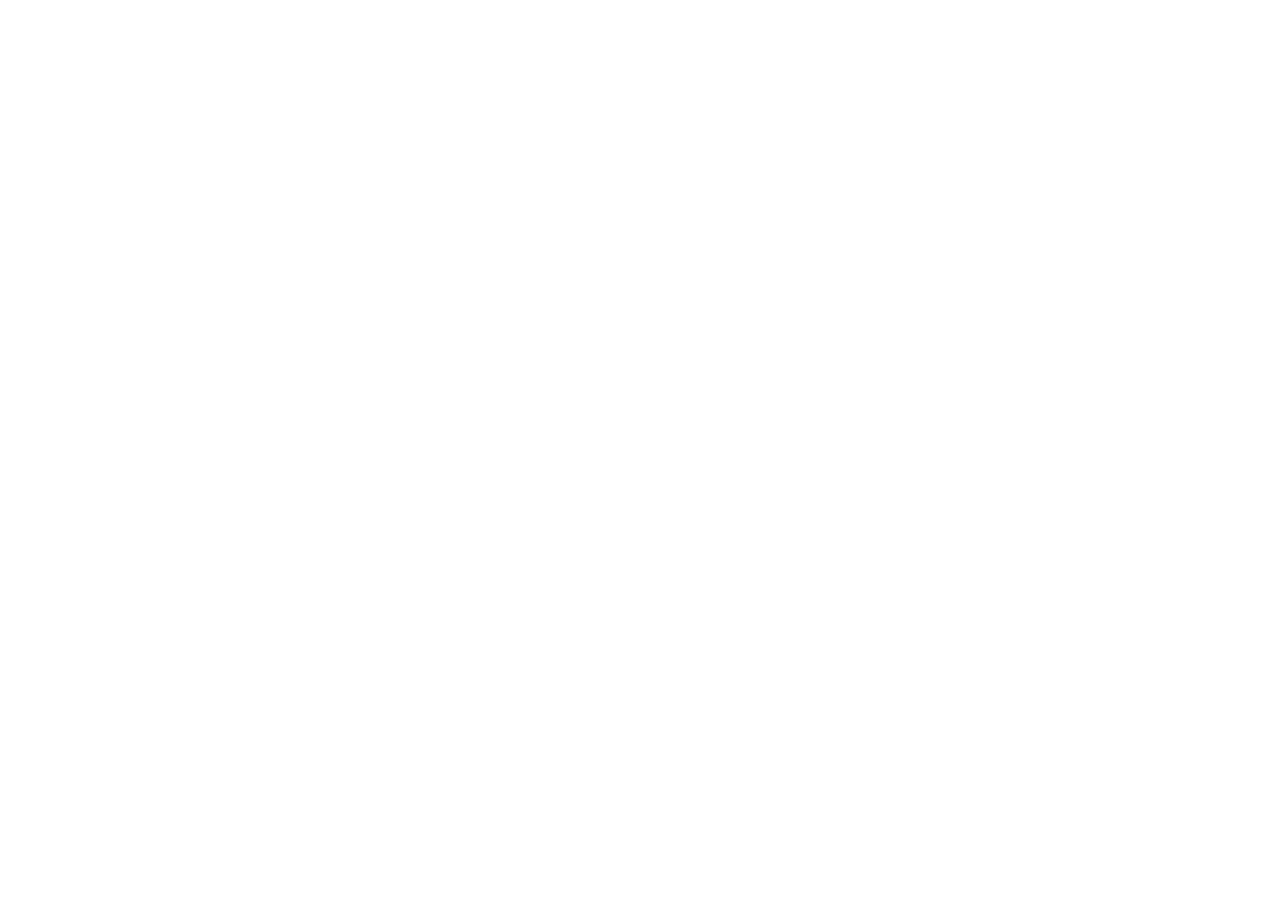
==== html/index.html @ eef77197 "Initialize repo" ====
<!DOCTYPE html>
<html lang="en">
<head>
  <meta charset="UTF-8">
  <meta name="viewport" content="width=device-width, initial-scale=1.0">
  <meta http-equiv="X-UA-Compatible" content="ie=edge">
  <title>Namelazz Website</title>
</head>
<body>

</body>
</html>
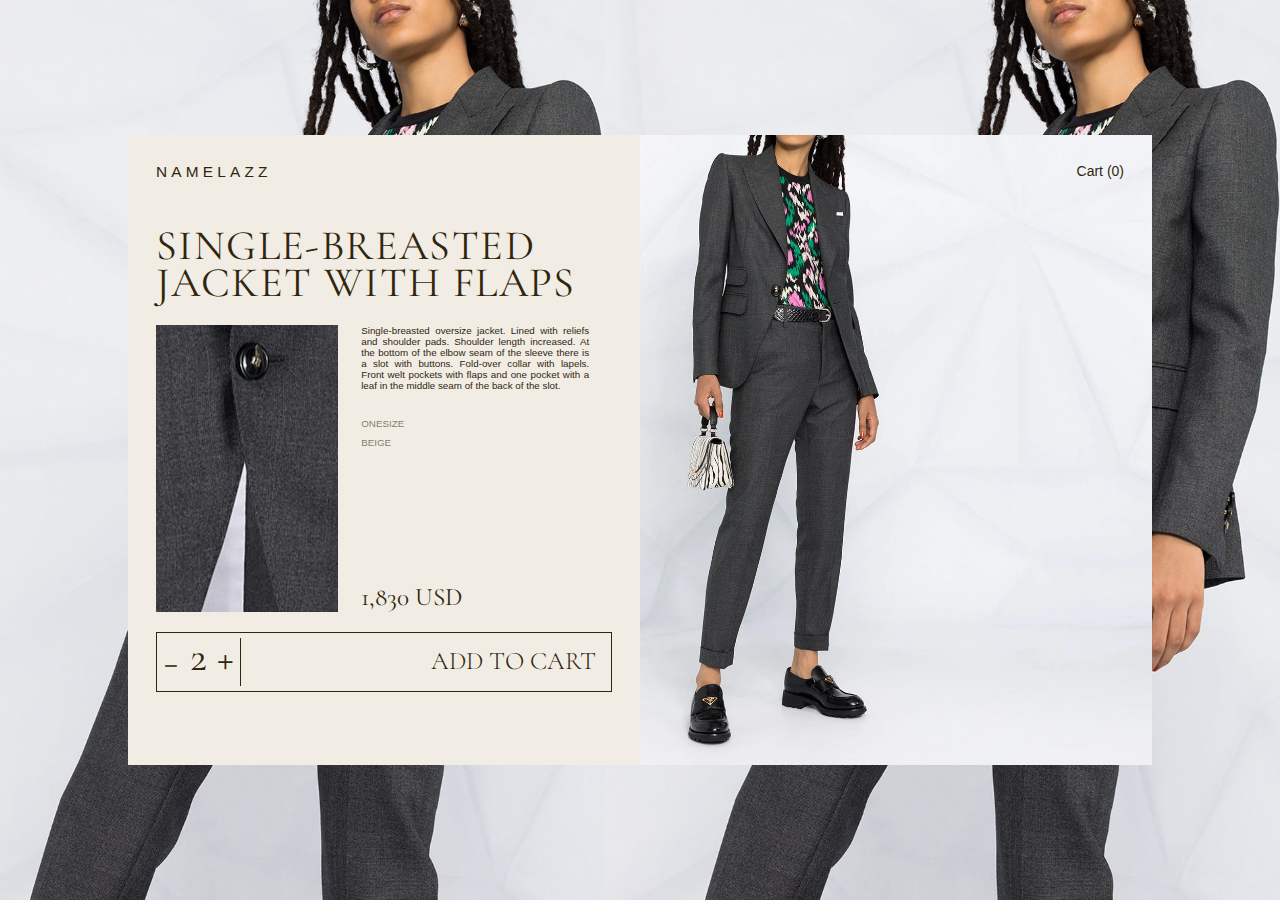
==== commit 0b202cfb: "Add final css" ====
--- a/html/index.html
+++ b/html/index.html
@@ -4,9 +4,43 @@
   <meta charset="UTF-8">
   <meta name="viewport" content="width=device-width, initial-scale=1.0">
   <meta http-equiv="X-UA-Compatible" content="ie=edge">
+  <link rel="preconnect" href="https://fonts.gstatic.com">
+  <link href="https://fonts.googleapis.com/css2?family=Cormorant+Garamond:wght@300;400;500;600&display=swap" rel="stylesheet">
+  <link href="https://fonts.googleapis.com/css2?family=Montserrat:wght@200;400&display=swap" rel="stylesheet">
+  <link rel="stylesheet" href="../css/main.css">
   <title>Namelazz Website</title>
 </head>
 <body>
-
+  <main>
+    <div class="container">
+      <div class="item-intro">
+        <h2 class="site-name">NAMELAZZ</h2>
+        <h1 class="item-name">single-breasted jacket with flaps</h1>
+        <div class="detail-container">
+          <div class="detail-image">
+            <!-- <img src="../images/namelazz-detail.jpeg" alt=""> -->
+          </div>
+          <div class="detail-info">
+            <p class="description">Single-breasted oversize jacket. Lined with reliefs and shoulder pads. Shoulder length increased. At the bottom of the elbow seam of the sleeve there is a slot with buttons. Fold-over collar with lapels. Front welt pockets with flaps and one pocket with a leaf in the middle seam of the back of the slot.</p>
+            <p class="sizing">ONESIZE<br>BEIGE</p>
+            <p class="price">1,830 USD</p>
+          </div>
+        </div>
+        <div class="add-to-cart">
+          <div class="amount">
+            <p> <sup>_</sup></p>
+            <p class="num">2</p>
+            <p>+</p>
+          </div>
+          <div class="add-to-cart-button">
+            <p>Add to Cart</p>
+          </div>
+        </div>
+      </div>
+      <div class="item-display">
+        <h3>Cart (0)</h3>
+      </div>
+    </div>
+  </main>
 </body>
 </html>
--- a/css/main.css
+++ b/css/main.css
@@ -0,0 +1,168 @@
+/* Global Styles */
+
+:root {
+  --tan: hsla(40, 29%, 92%, 1);
+  --cacao: hsla(43, 59%, 12%, 1);
+  --lightCacao: hsla(43, 59%, 12%, 0.6);
+  --fontSize: 14px;
+  --displaySerif: 'Cormorant Garamond', serif;
+  --sansSerif: 'Monserrat', sans-serif;
+}
+
+*, *::before, *::after {
+  padding: 0;
+  margin: 0;
+  box-sizing: border-box;
+}
+
+html {
+  color: var(--cacao);
+  font-family: var(--displaySerif);
+  font-size: var(--fontSize);
+  font-weight: 400;
+}
+
+h1 {
+  font-size: 3rem;
+  font-weight: 400;
+  text-transform: uppercase;
+  letter-spacing: .1rem;
+  line-height: 0.9;
+  margin: 10% 0 5%;
+}
+
+h2 {
+  font-size: 1.1rem;
+  letter-spacing: 0.3rem;
+}
+
+h2, h3 {
+  font-family: var(--sansSerif);
+  font-weight: 400;
+}
+
+h3 {
+  text-align: right;
+  font-size: 1rem;
+}
+
+/* Main Styles */
+
+main {
+  background-image: url(../images/namelazz-hero.jpeg);
+  background-repeat: repeat-x;
+  background-position: right;
+  background-size: contain;
+  height: 100vh;
+  width: 100vw;
+  display: flex;
+  justify-content: center;
+  align-items: center;
+}
+
+/* Container Styles */
+
+.container {
+  width: 80%;
+  height: 70%;
+  background-color: var(--tan);
+  display: flex;
+}
+
+.item-intro {
+  flex: 1;
+  padding: 2rem;
+}
+
+.item-display {
+  padding: 2rem;
+  flex: 1;
+  background-image:  url(../images/grain4.png), url(../images/namelazz-medium.jpeg);
+  background-position: center;
+  background-size: auto, cover;
+}
+
+.detail-container {
+  display: flex;
+  height: 50%;
+  width: 100%;
+}
+
+.detail-image {
+  flex: 1 15%;
+  background-image: url(../images/namelazz-detail.jpeg);
+  background-position: center;
+  /* background-size: contain; */
+}
+
+.detail-image img {
+  height: 100%;
+  width: 100%;
+  object-fit: fill;
+}
+.detail-info {
+  flex: 2 ;
+  display: flex;
+  flex-direction: column;
+  padding: 0 5%;
+}
+
+.detail-info p.description, .detail-info p.sizing {
+  font-family: var(--sansSerif);
+  font-size: 0.7rem;
+  font-weight: 200;
+  text-align: justify;
+}
+
+.detail-info p.description {
+  padding-bottom: 10%;
+}
+
+.detail-info p.sizing {
+  line-height: 2;
+  color: var(--lightCacao);
+}
+
+.detail-info p.price {
+  margin-top: auto;
+  font-size: 1.8rem;
+}
+
+.add-to-cart {
+  border: 1px solid var(--cacao);
+  margin: 20px 0;
+  display: flex;
+  height: 60px;
+  font-size: 3rem;
+  font-weight: 400;
+  line-height: 0.9;
+  text-align: center;
+  padding: 5px;
+}
+
+.amount {
+  flex: 1;
+  display: flex;
+  padding-right: 5px;
+}
+
+.amount p {
+  flex: 1;
+}
+
+.amount p.num {
+  flex: 2;
+}
+
+.add-to-cart-button {
+  flex: 5;
+  border-left: 1px solid var(--cacao);
+  text-align: right;
+}
+
+.add-to-cart-button p {
+  font-size: 1.8rem;
+  font-weight: 300;
+  text-transform: uppercase;
+  padding: 12px 10px 0 0;
+}
